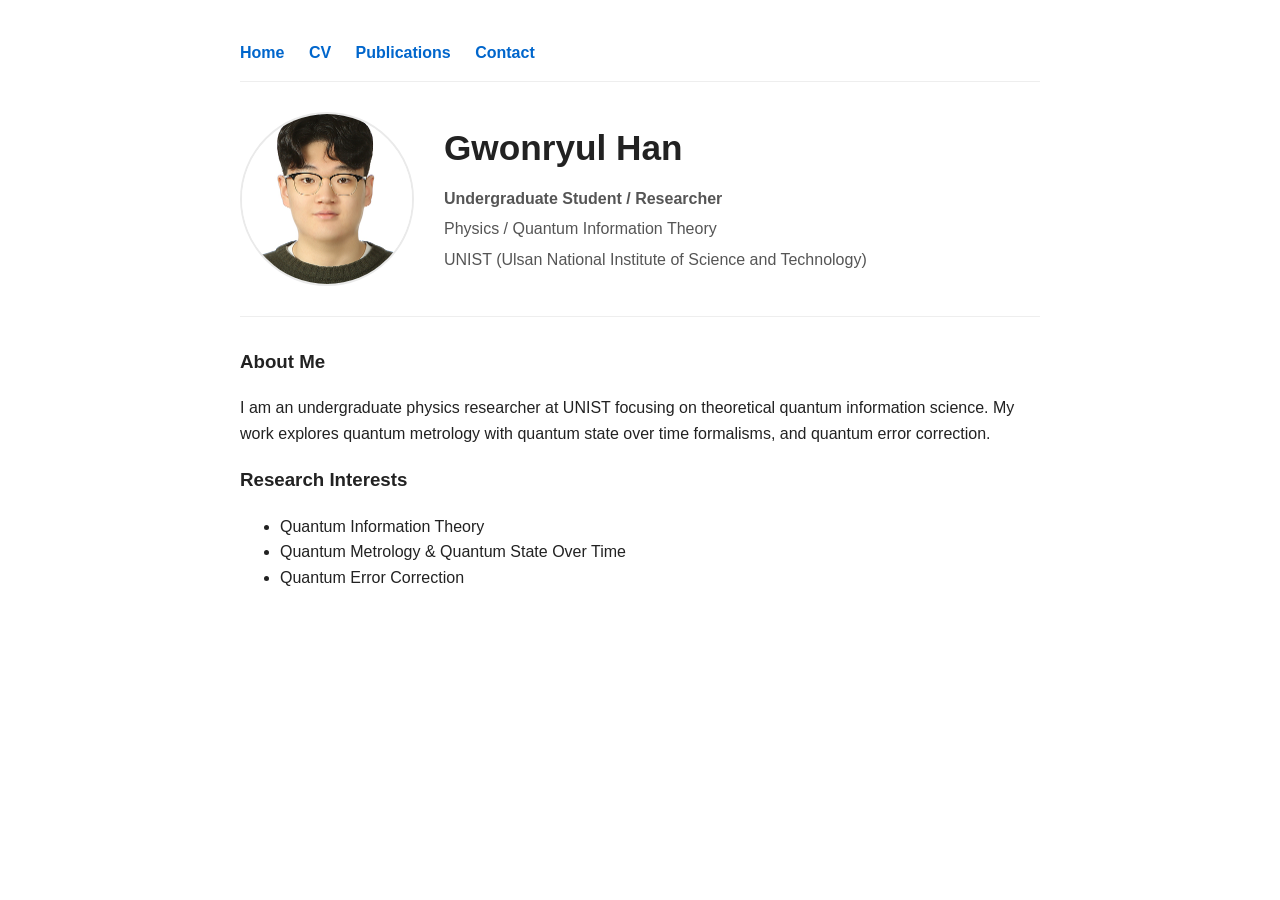
==== index.html @ 3408a0f1 "Update bio section with English introduction" ====
<!DOCTYPE html>
<html lang="ko">
<head>
  <meta charset="UTF-8">
  <meta name="viewport" content="width=device-width, initial-scale=1.0">
  <title>Gwonryul Han</title>
  <style>
    body { font-family: -apple-system, BlinkMacSystemFont, "Segoe UI", Roboto, sans-serif; max-width: 800px; margin: 40px auto; padding: 0 20px; color: #222; line-height: 1.6; }
    nav { border-bottom: 1px solid #eee; padding-bottom: 15px; margin-bottom: 30px; }
    nav a { margin-right: 20px; color: #0066cc; text-decoration: none; font-weight: 600; }
    nav a:hover { text-decoration: underline; }

    /* 프로필 레이아웃 스타일 */
    .profile-header { display: flex; align-items: center; gap: 30px; margin-bottom: 30px; flex-wrap: wrap; }
    .profile-img { width: 170px; height: 170px; border-radius: 50%; object-fit: cover; border: 2px solid #eaeaea; }
    .profile-info { flex: 1; min-width: 250px; }
    .profile-info h1 { margin: 0 0 10px 0; font-size: 2.2rem; }
    .profile-info p { margin: 5px 0; color: #555; }
  </style>
</head>
<body>
  <nav>
    <a href="index.html">Home</a>
    <a href="cv.html">CV</a>
    <a href="publications.html">Publications</a>
    <a href="contact.html">Contact</a>
  </nav>

  <!-- 프로필 사진 및 소개 영역 -->
  <div class="profile-header">
    <img src="assets/profile.jpg" alt="Gwonryul Han" class="profile-img">
    <div class="profile-info">
      <h1>Gwonryul Han</h1>
      <p><strong>Undergraduate Student / Researcher</strong></p>
      <p>Physics / Quantum Information Theory</p>
      <p>UNIST (Ulsan National Institute of Science and Technology)</p>
    </div>
  </div>

  <hr style="border:0; border-top: 1px solid #eee; margin: 30px 0;">

  <!-- 자기소개 및 연구 분야 -->
  <div class="bio">
    <h3>About Me</h3>
    <p>
        I am an undergraduate physics researcher at UNIST focusing on theoretical quantum information science.
       My work explores quantum metrology with quantum state over time formalisms, and quantum error correction.
    </p>

    <h3>Research Interests</h3>
    <ul>
      <li>Quantum Information Theory</li>
      <li>Quantum Metrology & Quantum State Over Time</li>
      <li>Quantum Error Correction</li>
    </ul>
  </div>
</body>
</html>
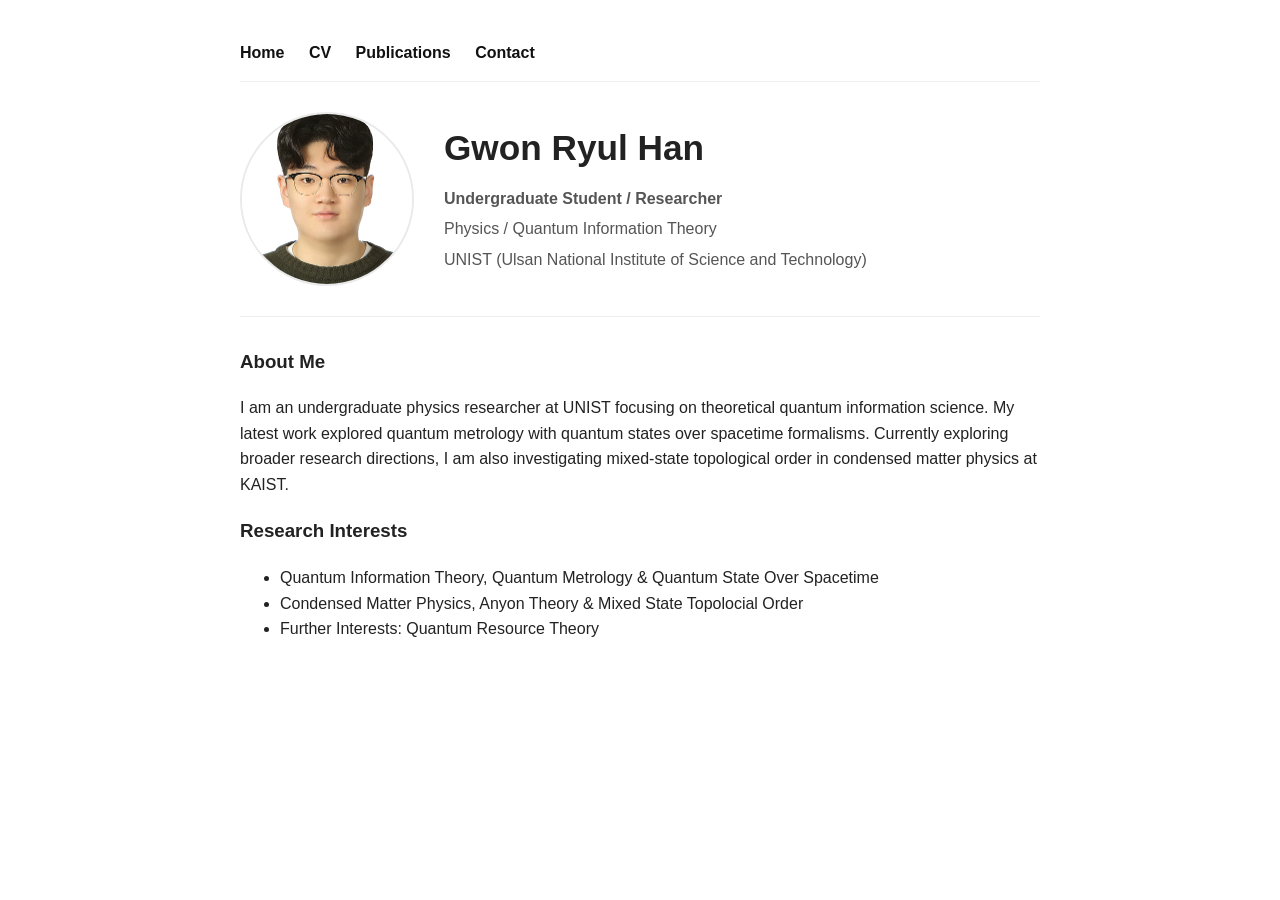
==== commit 75e45190: "Revise profile details and research interests Updated personal information and research interests." ====
--- a/index.html
+++ b/index.html
@@ -7,7 +7,7 @@
   <style>
     body { font-family: -apple-system, BlinkMacSystemFont, "Segoe UI", Roboto, sans-serif; max-width: 800px; margin: 40px auto; padding: 0 20px; color: #222; line-height: 1.6; }
     nav { border-bottom: 1px solid #eee; padding-bottom: 15px; margin-bottom: 30px; }
-    nav a { margin-right: 20px; color: #0066cc; text-decoration: none; font-weight: 600; }
+    nav a { margin-right: 20px; color: #111; text-decoration: none; font-weight: 600; }
     nav a:hover { text-decoration: underline; }
 
     /* 프로필 레이아웃 스타일 */
@@ -28,9 +28,9 @@
 
   <!-- 프로필 사진 및 소개 영역 -->
   <div class="profile-header">
-    <img src="assets/profile.jpg" alt="Gwonryul Han" class="profile-img">
+    <img src="assets/profile.jpg" alt="Gwon Ryul Han" class="profile-img">
     <div class="profile-info">
-      <h1>Gwonryul Han</h1>
+      <h1>Gwon Ryul Han</h1>
       <p><strong>Undergraduate Student / Researcher</strong></p>
       <p>Physics / Quantum Information Theory</p>
       <p>UNIST (Ulsan National Institute of Science and Technology)</p>
@@ -44,14 +44,15 @@
     <h3>About Me</h3>
     <p>
         I am an undergraduate physics researcher at UNIST focusing on theoretical quantum information science.
-       My work explores quantum metrology with quantum state over time formalisms, and quantum error correction.
+      My latest work explored quantum metrology with quantum states over spacetime formalisms. 
+      Currently exploring broader research directions, I am also investigating mixed-state topological order in condensed matter physics at KAIST.
     </p>
 
     <h3>Research Interests</h3>
     <ul>
-      <li>Quantum Information Theory</li>
-      <li>Quantum Metrology & Quantum State Over Time</li>
-      <li>Quantum Error Correction</li>
+      <li>Quantum Information Theory, Quantum Metrology & Quantum State Over Spacetime </li>
+      <li>Condensed Matter Physics, Anyon Theory & Mixed State Topolocial Order </li>
+      <li>Further Interests: Quantum Resource Theory </li>
     </ul>
   </div>
 </body>
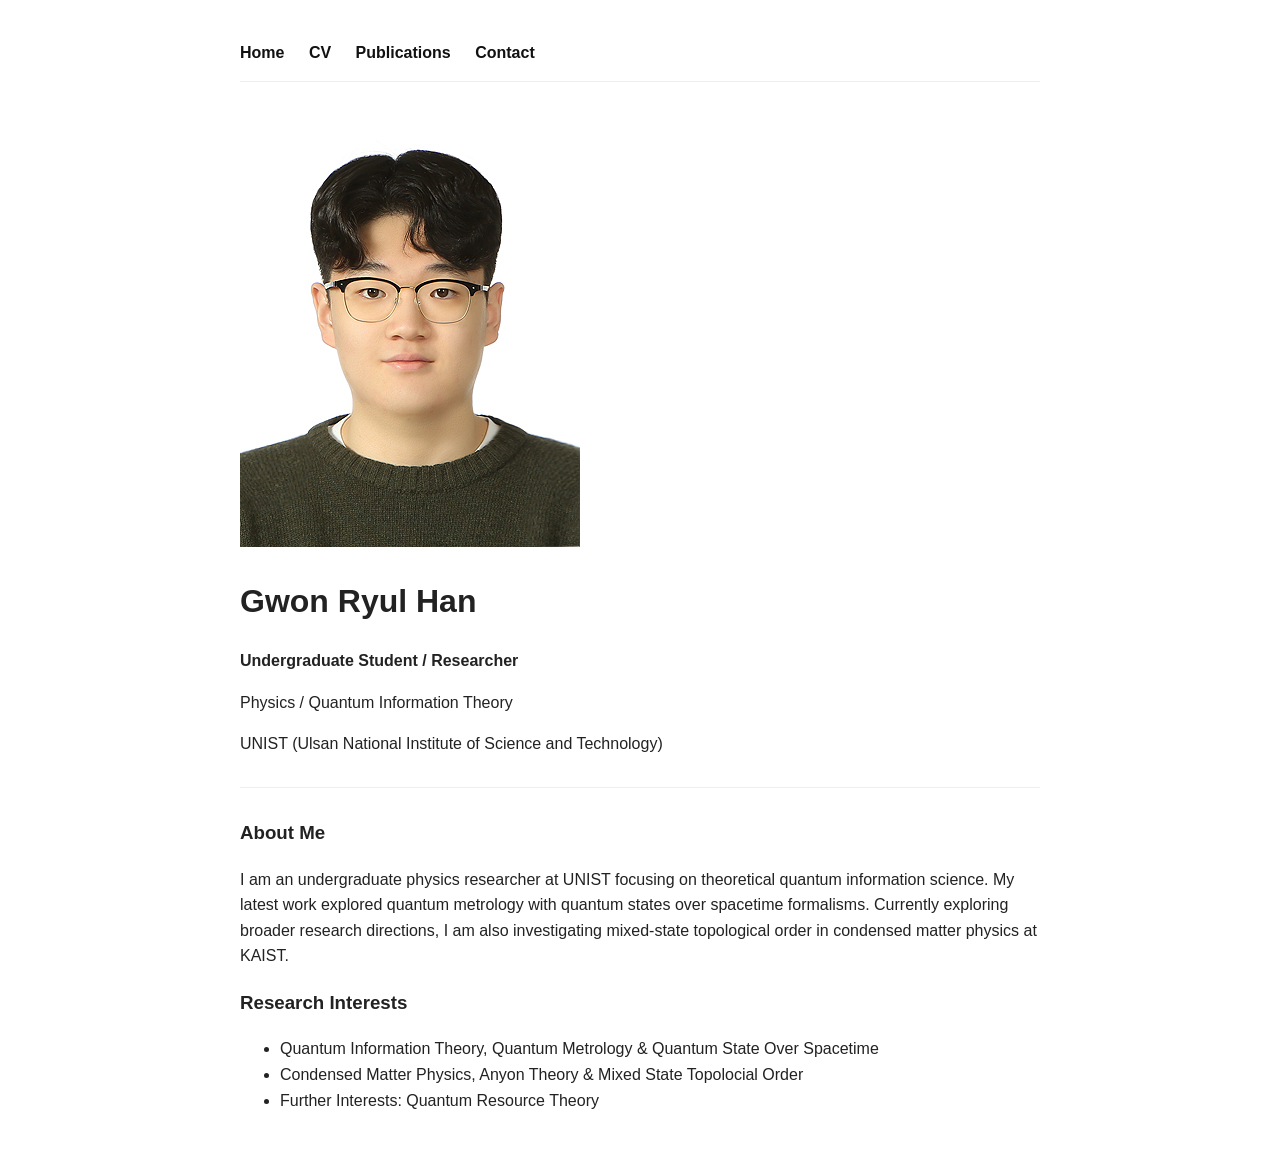
==== commit b85be0ec: "Link external stylesheet and remove inline styles Removed inline styles and linked to external style" ====
--- a/index.html
+++ b/index.html
@@ -4,19 +4,7 @@
   <meta charset="UTF-8">
   <meta name="viewport" content="width=device-width, initial-scale=1.0">
   <title>Gwonryul Han</title>
-  <style>
-    body { font-family: -apple-system, BlinkMacSystemFont, "Segoe UI", Roboto, sans-serif; max-width: 800px; margin: 40px auto; padding: 0 20px; color: #222; line-height: 1.6; }
-    nav { border-bottom: 1px solid #eee; padding-bottom: 15px; margin-bottom: 30px; }
-    nav a { margin-right: 20px; color: #111; text-decoration: none; font-weight: 600; }
-    nav a:hover { text-decoration: underline; }
-
-    /* 프로필 레이아웃 스타일 */
-    .profile-header { display: flex; align-items: center; gap: 30px; margin-bottom: 30px; flex-wrap: wrap; }
-    .profile-img { width: 170px; height: 170px; border-radius: 50%; object-fit: cover; border: 2px solid #eaeaea; }
-    .profile-info { flex: 1; min-width: 250px; }
-    .profile-info h1 { margin: 0 0 10px 0; font-size: 2.2rem; }
-    .profile-info p { margin: 5px 0; color: #555; }
-  </style>
+  <link rel="stylesheet" href="style.css">
 </head>
 <body>
   <nav>
--- a/style.css
+++ b/style.css
@@ -0,0 +1,27 @@
+body {
+  font-family: -apple-system, BlinkMacSystemFont, "Segoe UI", Roboto, sans-serif;
+  max-width: 800px;
+  margin: 40px auto;
+  padding: 0 20px;
+  color: #222;
+  line-height: 1.6;
+}
+
+/* 네비게이션 상단 바 검은색 설정 */
+nav {
+  border-bottom: 1px solid #eee;
+  padding-bottom: 15px;
+  margin-bottom: 30px;
+}
+
+nav a {
+  margin-right: 20px;
+  color: #111; /* 상단 메뉴 검은색 */
+  text-decoration: none;
+  font-weight: 600;
+}
+
+nav a:hover {
+  color: #555;
+  text-decoration: underline;
+}
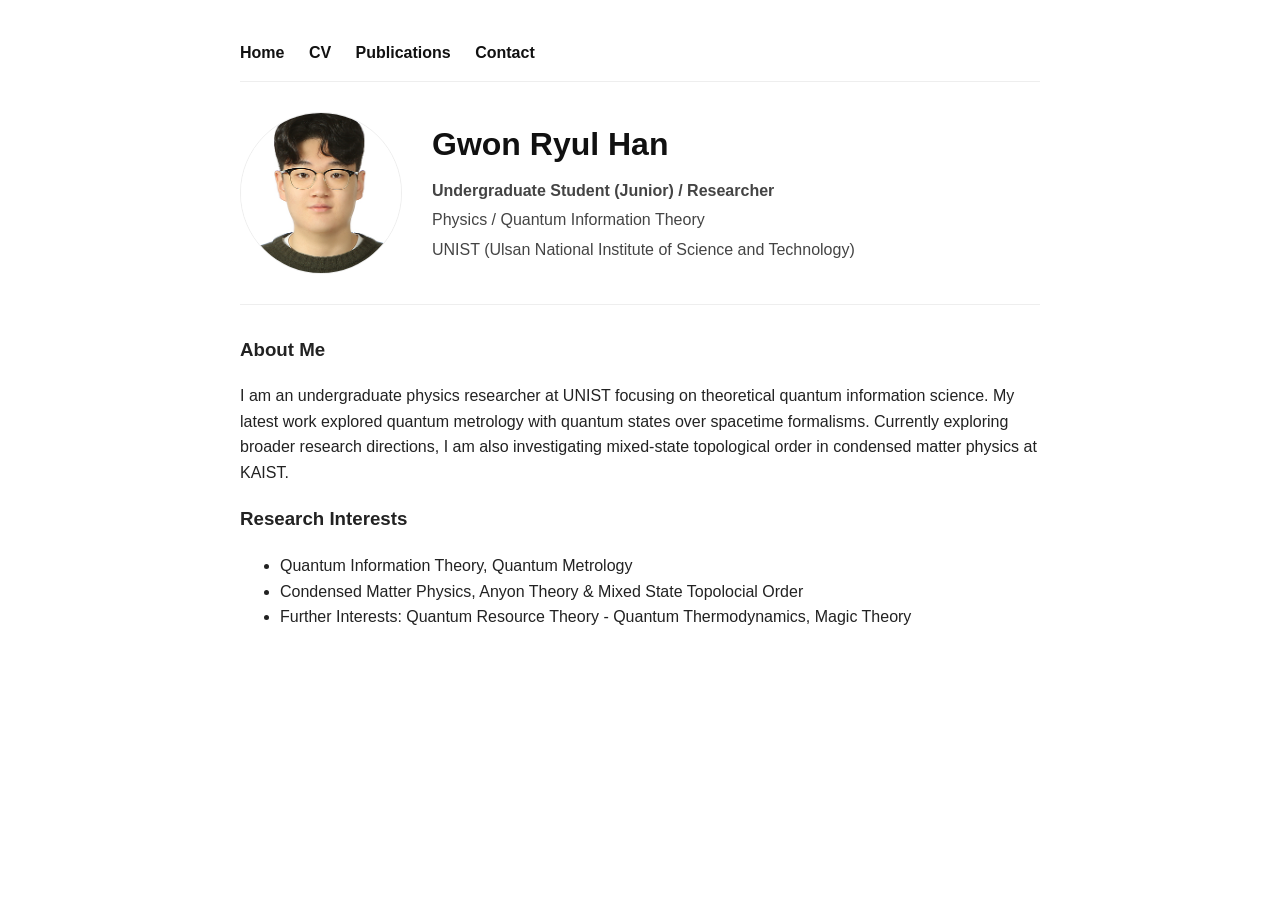
==== commit b2dbe6a8: "Revise profile info and research interests Updated profile description and research interests." ====
--- a/index.html
+++ b/index.html
@@ -15,15 +15,16 @@
   </nav>
 
   <!-- 프로필 사진 및 소개 영역 -->
-  <div class="profile-header">
-    <img src="assets/profile.jpg" alt="Gwon Ryul Han" class="profile-img">
-    <div class="profile-info">
-      <h1>Gwon Ryul Han</h1>
-      <p><strong>Undergraduate Student / Researcher</strong></p>
-      <p>Physics / Quantum Information Theory</p>
-      <p>UNIST (Ulsan National Institute of Science and Technology)</p>
-    </div>
+  <div class="profile-container">
+  <img src="assets/profile.jpg" alt="Gwon Ryul Han" class="profile-img">
+  
+  <div class="profile-info">
+    <h1>Gwon Ryul Han</h1>
+    <p><strong>Undergraduate Student (Junior) / Researcher</strong></p>
+    <p>Physics / Quantum Information Theory</p>
+    <p>UNIST (Ulsan National Institute of Science and Technology)</p>
   </div>
+</div>
 
   <hr style="border:0; border-top: 1px solid #eee; margin: 30px 0;">
 
@@ -38,9 +39,9 @@
 
     <h3>Research Interests</h3>
     <ul>
-      <li>Quantum Information Theory, Quantum Metrology & Quantum State Over Spacetime </li>
+      <li>Quantum Information Theory, Quantum Metrology </li>
       <li>Condensed Matter Physics, Anyon Theory & Mixed State Topolocial Order </li>
-      <li>Further Interests: Quantum Resource Theory </li>
+      <li>Further Interests: Quantum Resource Theory - Quantum Thermodynamics, Magic Theory</li>
     </ul>
   </div>
 </body>
--- a/style.css
+++ b/style.css
@@ -1,3 +1,6 @@
+/* ==========================================================================
+   1. 공통 기본 스타일 (Global & Navigation)
+   ========================================================================== */
 body {
   font-family: -apple-system, BlinkMacSystemFont, "Segoe UI", Roboto, sans-serif;
   max-width: 800px;
@@ -7,7 +10,6 @@
   line-height: 1.6;
 }
 
-/* 네비게이션 상단 바 검은색 설정 */
 nav {
   border-bottom: 1px solid #eee;
   padding-bottom: 15px;
@@ -16,7 +18,7 @@
 
 nav a {
   margin-right: 20px;
-  color: #111; /* 상단 메뉴 검은색 */
+  color: #111; /* 네비게이션 검은색 */
   text-decoration: none;
   font-weight: 600;
 }
@@ -25,3 +27,160 @@
   color: #555;
   text-decoration: underline;
 }
+
+/* ==========================================================================
+   2. Home 페이지 스타일 (index.html)
+   ========================================================================== */
+.profile-container {
+  display: flex;
+  align-items: center;
+  gap: 30px;
+  margin-bottom: 30px;
+}
+
+.profile-img {
+  width: 160px;
+  height: 160px;
+  border-radius: 50%;
+  object-fit: cover;
+  flex-shrink: 0;
+  border: 1px solid #eee;
+}
+
+.profile-info h1 {
+  margin: 0 0 8px 0;
+  font-size: 2rem;
+  color: #111;
+}
+
+.profile-info p {
+  margin: 4px 0;
+  color: #444;
+}
+
+@media (max-width: 600px) {
+  .profile-container {
+    flex-direction: column;
+    align-items: flex-start;
+    gap: 15px;
+  }
+}
+
+/* ==========================================================================
+   3. CV 페이지 스타일 (cv.html)
+   ========================================================================== */
+.btn {
+  display: inline-block;
+  background: #0066cc;
+  color: white;
+  padding: 10px 18px;
+  border-radius: 6px;
+  text-decoration: none;
+  margin-bottom: 20px;
+  font-weight: bold;
+}
+
+.btn:hover {
+  background: #004999;
+}
+
+.pdf-container {
+  width: 100%;
+  height: 800px;
+  border: 1px solid #ccc;
+  border-radius: 8px;
+  overflow: hidden;
+}
+
+/* ==========================================================================
+   4. Publications 페이지 스타일 (publications.html)
+   ========================================================================== */
+.pub-card {
+  margin-bottom: 20px;
+  padding: 16px;
+  border-left: 4px solid #0066cc;
+  background: #f9f9f9;
+  border-radius: 0 8px 8px 0;
+}
+
+.pub-title {
+  font-size: 1.1rem;
+  font-weight: bold;
+  color: #111;
+  margin-bottom: 6px;
+}
+
+.pub-authors {
+  color: #444;
+  margin-bottom: 4px;
+}
+
+.pub-venue {
+  font-style: italic;
+  color: #666;
+  font-size: 0.95rem;
+}
+
+.pub-links {
+  margin-top: 10px;
+}
+
+.pub-btn {
+  display: inline-block;
+  font-size: 0.85rem;
+  padding: 4px 10px;
+  background: #e6f0fa;
+  color: #0066cc;
+  text-decoration: none;
+  border-radius: 4px;
+  font-weight: 600;
+  margin-right: 6px;
+}
+
+.pub-btn:hover {
+  background: #0066cc;
+  color: #fff;
+}
+
+.loading {
+  color: #888;
+  font-style: italic;
+}
+
+/* ==========================================================================
+   5. Contact 페이지 스타일 (contact.html)
+   ========================================================================== */
+.form-group {
+  margin-bottom: 15px;
+}
+
+.form-group label {
+  display: block;
+  margin-bottom: 5px;
+  font-weight: bold;
+}
+
+.form-group input,
+.form-group textarea {
+  width: 100%;
+  padding: 8px;
+  box-sizing: border-box;
+  border: 1px solid #ccc;
+  border-radius: 4px;
+  font-family: inherit;
+}
+
+.form-group button {
+  background: #0066cc;
+  color: white;
+  border: none;
+  padding: 10px 20px;
+  border-radius: 4px;
+  cursor: pointer;
+  font-size: 1rem;
+  font-weight: bold;
+}
+
+.form-group button:hover {
+  background: #004999;
+}
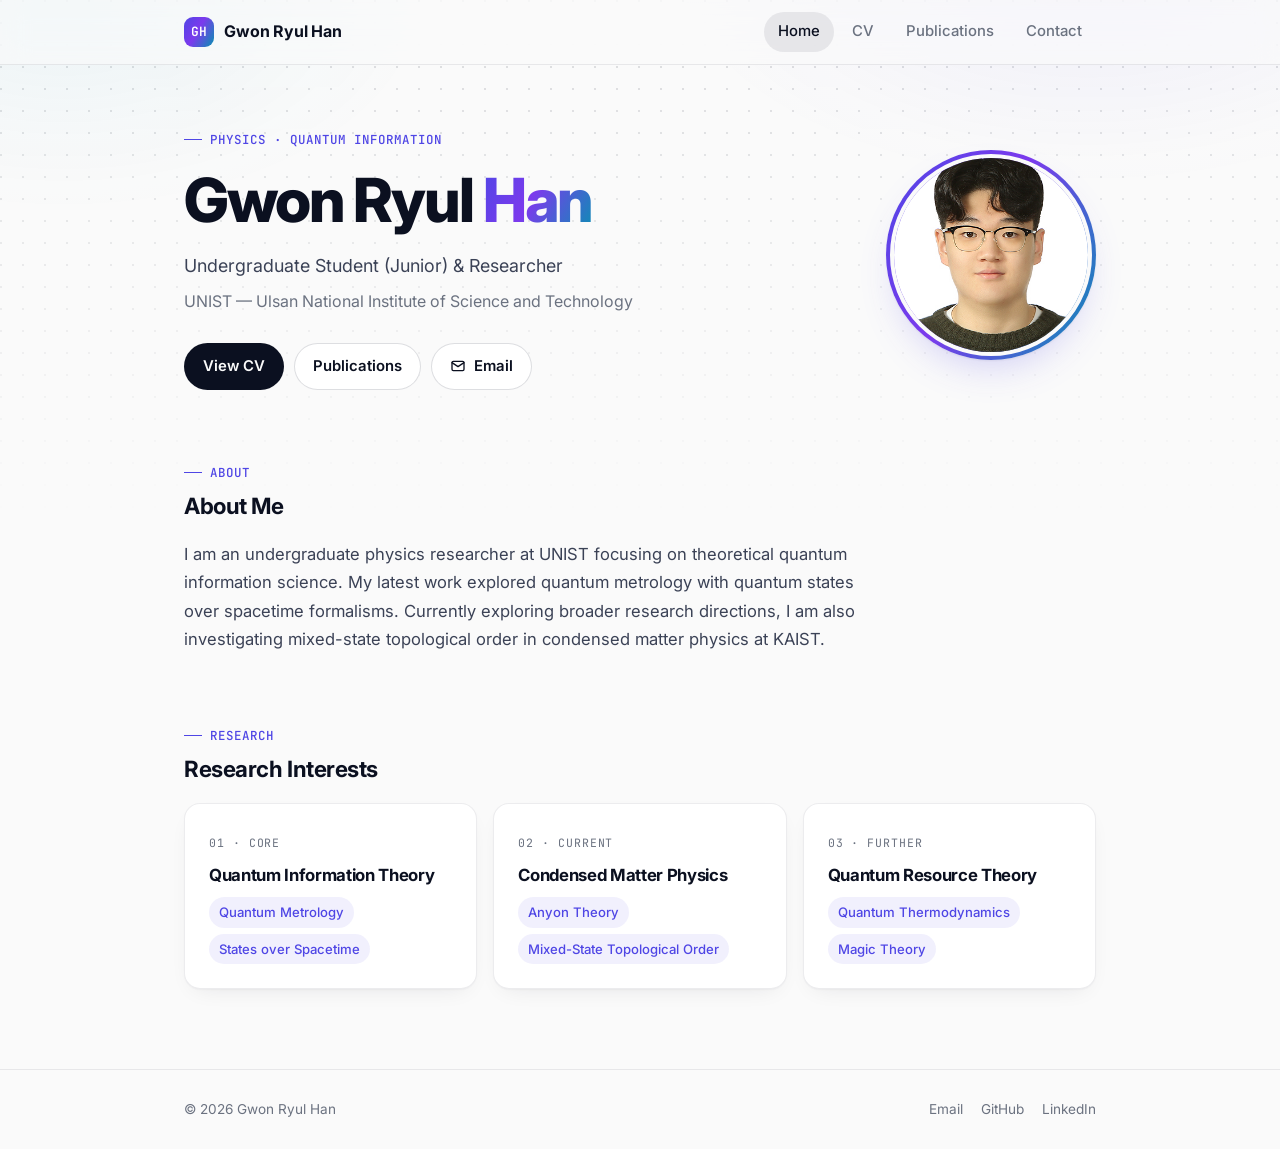
==== commit 4a61fff3: "Redesign site with modern theme Sticky glass header, gradient hero, card-based research interests, p" ====
--- a/index.html
+++ b/index.html
@@ -1,48 +1,92 @@
 <!DOCTYPE html>
-<html lang="ko">
+<html lang="en">
 <head>
   <meta charset="UTF-8">
   <meta name="viewport" content="width=device-width, initial-scale=1.0">
-  <title>Gwonryul Han</title>
+  <title>Gwon Ryul Han</title>
+  <meta name="description" content="Gwon Ryul Han — undergraduate physics researcher at UNIST working on quantum information theory.">
+  <meta name="color-scheme" content="light dark">
+  <link rel="preconnect" href="https://fonts.googleapis.com">
+  <link rel="preconnect" href="https://fonts.gstatic.com" crossorigin>
+  <link href="https://fonts.googleapis.com/css2?family=Inter:wght@400;500;600;700;800&family=JetBrains+Mono:wght@400;500;600&display=swap" rel="stylesheet">
   <link rel="stylesheet" href="style.css">
 </head>
 <body>
-  <nav>
-    <a href="index.html">Home</a>
-    <a href="cv.html">CV</a>
-    <a href="publications.html">Publications</a>
-    <a href="contact.html">Contact</a>
-  </nav>
+  <header class="site-header">
+    <div class="container">
+      <a href="index.html" class="brand"><span class="brand-mark">GH</span><span class="brand-name">Gwon Ryul Han</span></a>
+      <nav>
+        <a href="index.html" aria-current="page">Home</a>
+        <a href="cv.html">CV</a>
+        <a href="publications.html">Publications</a>
+        <a href="contact.html">Contact</a>
+      </nav>
+    </div>
+  </header>
 
-  <!-- 프로필 사진 및 소개 영역 -->
-  <div class="profile-container">
-  <img src="assets/profile.jpg" alt="Gwon Ryul Han" class="profile-img">
-  
-  <div class="profile-info">
-    <h1>Gwon Ryul Han</h1>
-    <p><strong>Undergraduate Student (Junior) / Researcher</strong></p>
-    <p>Physics / Quantum Information Theory</p>
-    <p>UNIST (Ulsan National Institute of Science and Technology)</p>
-  </div>
-</div>
+  <main>
+    <div class="container">
+      <section class="hero">
+        <div class="reveal">
+          <span class="eyebrow">Physics &middot; Quantum Information</span>
+          <h1>Gwon Ryul <span class="grad">Han</span></h1>
+          <p class="lead">Undergraduate Student (Junior) &amp; Researcher</p>
+          <p class="affil">UNIST &mdash; Ulsan National Institute of Science and Technology</p>
+          <div class="hero-actions">
+            <a href="cv.html" class="btn btn-primary">View CV</a>
+            <a href="publications.html" class="btn">Publications</a>
+            <a href="mailto:grhankr@gmail.com" class="btn"><svg viewBox="0 0 24 24" fill="none" stroke="currentColor" stroke-width="2" stroke-linecap="round" stroke-linejoin="round"><rect x="3" y="5" width="18" height="14" rx="2"/><path d="M3 7l9 6 9-6"/></svg> Email</a>
+          </div>
+        </div>
+        <div class="avatar reveal">
+          <img src="assets/profile.jpg" alt="Gwon Ryul Han">
+        </div>
+      </section>
 
-  <hr style="border:0; border-top: 1px solid #eee; margin: 30px 0;">
+      <section class="section about">
+        <span class="eyebrow">About</span>
+        <h2>About Me</h2>
+        <p>
+          I am an undergraduate physics researcher at UNIST focusing on theoretical quantum information science.
+          My latest work explored quantum metrology with quantum states over spacetime formalisms.
+          Currently exploring broader research directions, I am also investigating mixed-state topological order
+          in condensed matter physics at KAIST.
+        </p>
+      </section>
 
-  <!-- 자기소개 및 연구 분야 -->
-  <div class="bio">
-    <h3>About Me</h3>
-    <p>
-        I am an undergraduate physics researcher at UNIST focusing on theoretical quantum information science.
-      My latest work explored quantum metrology with quantum states over spacetime formalisms. 
-      Currently exploring broader research directions, I am also investigating mixed-state topological order in condensed matter physics at KAIST.
-    </p>
+      <section class="section">
+        <span class="eyebrow">Research</span>
+        <h2>Research Interests</h2>
+        <div class="interests">
+          <div class="card">
+            <span class="interest-tag">01 &middot; Core</span>
+            <h3>Quantum Information Theory</h3>
+            <div class="chips"><span class="chip">Quantum Metrology</span><span class="chip">States over Spacetime</span></div>
+          </div>
+          <div class="card">
+            <span class="interest-tag">02 &middot; Current</span>
+            <h3>Condensed Matter Physics</h3>
+            <div class="chips"><span class="chip">Anyon Theory</span><span class="chip">Mixed-State Topological Order</span></div>
+          </div>
+          <div class="card">
+            <span class="interest-tag">03 &middot; Further</span>
+            <h3>Quantum Resource Theory</h3>
+            <div class="chips"><span class="chip">Quantum Thermodynamics</span><span class="chip">Magic Theory</span></div>
+          </div>
+        </div>
+      </section>
+    </div>
+  </main>
 
-    <h3>Research Interests</h3>
-    <ul>
-      <li>Quantum Information Theory, Quantum Metrology </li>
-      <li>Condensed Matter Physics, Anyon Theory & Mixed State Topolocial Order </li>
-      <li>Further Interests: Quantum Resource Theory - Quantum Thermodynamics, Magic Theory</li>
-    </ul>
-  </div>
+  <footer class="site-footer">
+    <div class="container">
+      <span>&copy; 2026 Gwon Ryul Han</span>
+      <span class="footer-links">
+        <a href="mailto:grhankr@gmail.com">Email</a>
+        <a href="https://github.com/gwonryul-han" target="_blank" rel="noopener">GitHub</a>
+        <a href="https://www.linkedin.com/in/gwon-ryul-han-28658634b/" target="_blank" rel="noopener">LinkedIn</a>
+      </span>
+    </div>
+  </footer>
 </body>
 </html>
--- a/style.css
+++ b/style.css
@@ -1,186 +1,502 @@
 /* ==========================================================================
-   1. 공통 기본 스타일 (Global & Navigation)
+   Gwon Ryul Han — personal site
+   Modern theme: light/dark, sticky glass header, card layout
    ========================================================================== */
+
+/* ---------- 0. Design tokens ---------- */
+:root {
+  --bg: #fafafa;
+  --bg-elev: #ffffff;
+  --ink: #0b1020;
+  --ink-2: #3b4256;
+  --ink-3: #6b7280;
+  --line: rgba(15, 23, 42, 0.08);
+  --line-strong: rgba(15, 23, 42, 0.14);
+  --accent: #4f46e5;
+  --accent-2: #0891b2;
+  --accent-soft: rgba(79, 70, 229, 0.08);
+  --grad: linear-gradient(120deg, #4f46e5 0%, #7c3aed 45%, #0891b2 100%);
+  --shadow: 0 1px 2px rgba(15, 23, 42, 0.04), 0 8px 24px -12px rgba(15, 23, 42, 0.12);
+  --shadow-hover: 0 1px 2px rgba(15, 23, 42, 0.06), 0 18px 40px -16px rgba(79, 70, 229, 0.28);
+  --radius: 16px;
+  --radius-sm: 10px;
+  --maxw: 960px;
+  --font: "Inter", -apple-system, BlinkMacSystemFont, "Segoe UI", Roboto, "Apple SD Gothic Neo", "Noto Sans KR", sans-serif;
+  --mono: "JetBrains Mono", ui-monospace, SFMono-Regular, Menlo, monospace;
+}
+
+@media (prefers-color-scheme: dark) {
+  :root {
+    --bg: #0a0d16;
+    --bg-elev: #111521;
+    --ink: #eef0f6;
+    --ink-2: #b8bfd0;
+    --ink-3: #8189a0;
+    --line: rgba(255, 255, 255, 0.07);
+    --line-strong: rgba(255, 255, 255, 0.14);
+    --accent: #8b8cff;
+    --accent-2: #38bdf8;
+    --accent-soft: rgba(139, 140, 255, 0.1);
+    --grad: linear-gradient(120deg, #8b8cff 0%, #c084fc 45%, #38bdf8 100%);
+    --shadow: 0 1px 2px rgba(0, 0, 0, 0.3), 0 8px 24px -12px rgba(0, 0, 0, 0.5);
+    --shadow-hover: 0 1px 2px rgba(0, 0, 0, 0.3), 0 18px 40px -16px rgba(139, 140, 255, 0.35);
+  }
+}
+
+/* ---------- 1. Base ---------- */
+*, *::before, *::after { box-sizing: border-box; }
+
+html { scroll-behavior: smooth; }
+
 body {
-  font-family: -apple-system, BlinkMacSystemFont, "Segoe UI", Roboto, sans-serif;
-  max-width: 800px;
-  margin: 40px auto;
-  padding: 0 20px;
-  color: #222;
-  line-height: 1.6;
-}
-
-nav {
-  border-bottom: 1px solid #eee;
-  padding-bottom: 15px;
-  margin-bottom: 30px;
-}
+  margin: 0;
+  font-family: var(--font);
+  font-size: 16px;
+  line-height: 1.7;
+  color: var(--ink-2);
+  background: var(--bg);
+  -webkit-font-smoothing: antialiased;
+  min-height: 100vh;
+  display: flex;
+  flex-direction: column;
+}
+
+/* subtle dot grid + glow behind the top of every page */
+body::before {
+  content: "";
+  position: fixed;
+  inset: 0;
+  z-index: -1;
+  pointer-events: none;
+  background:
+    radial-gradient(600px 320px at 85% -40px, var(--accent-soft), transparent 70%),
+    radial-gradient(520px 300px at 5% 0px, rgba(8, 145, 178, 0.07), transparent 70%),
+    radial-gradient(circle at 1px 1px, var(--line-strong) 1px, transparent 0) 0 0 / 22px 22px;
+  -webkit-mask-image: linear-gradient(to bottom, #000 0%, transparent 520px);
+          mask-image: linear-gradient(to bottom, #000 0%, transparent 520px);
+}
+
+h1, h2, h3 {
+  color: var(--ink);
+  letter-spacing: -0.02em;
+  line-height: 1.2;
+  margin: 0;
+}
+
+a { color: var(--accent); text-decoration: none; }
+a:hover { text-decoration: underline; text-underline-offset: 3px; }
+
+strong { color: var(--ink); }
+
+.container {
+  width: 100%;
+  max-width: var(--maxw);
+  margin: 0 auto;
+  padding: 0 24px;
+}
+
+main { flex: 1; padding: 56px 0 80px; }
+
+/* ---------- 2. Header / navigation ---------- */
+.site-header {
+  position: sticky;
+  top: 0;
+  z-index: 50;
+  background: color-mix(in srgb, var(--bg) 72%, transparent);
+  -webkit-backdrop-filter: saturate(180%) blur(14px);
+          backdrop-filter: saturate(180%) blur(14px);
+  border-bottom: 1px solid var(--line);
+}
+
+.site-header .container {
+  display: flex;
+  align-items: center;
+  justify-content: space-between;
+  height: 64px;
+}
+
+.brand {
+  display: inline-flex;
+  align-items: center;
+  gap: 10px;
+  font-weight: 700;
+  color: var(--ink);
+  letter-spacing: -0.01em;
+}
+.brand:hover { text-decoration: none; }
+
+.brand-mark {
+  width: 30px;
+  height: 30px;
+  border-radius: 9px;
+  display: grid;
+  place-items: center;
+  background: var(--grad);
+  color: #fff;
+  font-family: var(--mono);
+  font-size: 0.8rem;
+  font-weight: 600;
+}
+
+nav { display: flex; gap: 4px; }
 
 nav a {
-  margin-right: 20px;
-  color: #111; /* 네비게이션 검은색 */
-  text-decoration: none;
+  padding: 7px 14px;
+  border-radius: 999px;
+  color: var(--ink-3);
+  font-size: 0.93rem;
+  font-weight: 500;
+  transition: color .2s, background .2s;
+}
+nav a:hover { color: var(--ink); background: var(--accent-soft); text-decoration: none; }
+nav a[aria-current="page"] { color: var(--ink); background: var(--line); }
+
+/* ---------- 3. Shared building blocks ---------- */
+.eyebrow {
+  display: inline-flex;
+  align-items: center;
+  gap: 8px;
+  font-family: var(--mono);
+  font-size: 0.78rem;
+  font-weight: 500;
+  text-transform: uppercase;
+  letter-spacing: 0.08em;
+  color: var(--accent);
+}
+.eyebrow::before {
+  content: "";
+  width: 18px;
+  height: 1px;
+  background: currentColor;
+}
+
+.page-head { margin-bottom: 36px; }
+.page-head h1 { font-size: clamp(2rem, 4vw, 2.6rem); margin-top: 10px; }
+.page-head p { margin: 10px 0 0; color: var(--ink-3); max-width: 60ch; }
+
+.section { margin-top: 64px; }
+.section h2 { font-size: 1.4rem; margin: 10px 0 20px; }
+
+.card {
+  background: var(--bg-elev);
+  border: 1px solid var(--line);
+  border-radius: var(--radius);
+  box-shadow: var(--shadow);
+  padding: 24px;
+  transition: transform .25s ease, box-shadow .25s ease, border-color .25s;
+}
+
+.btn {
+  display: inline-flex;
+  align-items: center;
+  gap: 8px;
+  padding: 10px 18px;
+  border-radius: 999px;
+  font-size: 0.93rem;
   font-weight: 600;
-}
-
-nav a:hover {
-  color: #555;
-  text-decoration: underline;
-}
-
-/* ==========================================================================
-   2. Home 페이지 스타일 (index.html)
-   ========================================================================== */
-.profile-container {
-  display: flex;
-  align-items: center;
-  gap: 30px;
-  margin-bottom: 30px;
-}
-
-.profile-img {
-  width: 160px;
-  height: 160px;
+  border: 1px solid var(--line-strong);
+  background: var(--bg-elev);
+  color: var(--ink);
+  cursor: pointer;
+  font-family: inherit;
+  transition: transform .2s, box-shadow .2s, background .2s;
+}
+.btn:hover { text-decoration: none; transform: translateY(-1px); box-shadow: var(--shadow); }
+
+.btn-primary {
+  background: var(--ink);
+  color: var(--bg);
+  border-color: transparent;
+}
+.btn-primary:hover { box-shadow: var(--shadow-hover); }
+
+.btn svg { width: 16px; height: 16px; }
+
+/* ---------- 4. Home (index.html) ---------- */
+.hero {
+  display: grid;
+  grid-template-columns: 1fr auto;
+  align-items: center;
+  gap: 48px;
+}
+
+.hero h1 {
+  font-size: clamp(2.5rem, 6vw, 3.8rem);
+  font-weight: 800;
+  letter-spacing: -0.035em;
+  margin: 14px 0 14px;
+}
+
+.hero h1 .grad {
+  background: var(--grad);
+  -webkit-background-clip: text;
+          background-clip: text;
+  color: transparent;
+}
+
+.hero .lead {
+  font-size: 1.12rem;
+  color: var(--ink-2);
+  margin: 0 0 6px;
+}
+.hero .affil { color: var(--ink-3); margin: 0; }
+
+.hero-actions { display: flex; flex-wrap: wrap; gap: 10px; margin-top: 28px; }
+
+.avatar {
+  position: relative;
+  width: 210px;
+  height: 210px;
+  border-radius: 50%;
+  padding: 4px;
+  background: var(--grad);
+  box-shadow: var(--shadow-hover);
+}
+.avatar img {
+  width: 100%;
+  height: 100%;
   border-radius: 50%;
   object-fit: cover;
+  display: block;
+  border: 4px solid var(--bg);
+}
+
+.about p { font-size: 1.04rem; max-width: 70ch; margin: 0; }
+
+.interests {
+  display: grid;
+  grid-template-columns: repeat(3, 1fr);
+  gap: 16px;
+}
+.interests .card:hover {
+  transform: translateY(-3px);
+  box-shadow: var(--shadow-hover);
+  border-color: var(--line-strong);
+}
+.interest-tag {
+  font-family: var(--mono);
+  font-size: 0.72rem;
+  text-transform: uppercase;
+  letter-spacing: 0.08em;
+  color: var(--ink-3);
+}
+.interests h3 { font-size: 1.05rem; margin: 10px 0 12px; }
+
+.chips { display: flex; flex-wrap: wrap; gap: 6px; }
+.chip {
+  font-size: 0.82rem;
+  padding: 4px 10px;
+  border-radius: 999px;
+  background: var(--accent-soft);
+  color: var(--accent);
+  font-weight: 500;
+}
+
+/* ---------- 5. CV (cv.html) ---------- */
+.cv-toolbar {
+  display: flex;
+  flex-wrap: wrap;
+  gap: 10px;
+  margin-bottom: 20px;
+}
+.pdf-frame {
+  padding: 8px;
+  overflow: hidden;
+}
+.pdf-frame iframe {
+  width: 100%;
+  height: 80vh;
+  min-height: 600px;
+  border: 0;
+  border-radius: var(--radius-sm);
+  display: block;
+  background: #fff;
+}
+
+/* ---------- 6. Publications (publications.html) ---------- */
+#publications-list { display: grid; gap: 16px; }
+
+.pub-card {
+  display: grid;
+  grid-template-columns: 64px 1fr;
+  gap: 20px;
+  background: var(--bg-elev);
+  border: 1px solid var(--line);
+  border-radius: var(--radius);
+  box-shadow: var(--shadow);
+  padding: 24px;
+  transition: transform .25s ease, box-shadow .25s ease, border-color .25s;
+}
+.pub-card:hover {
+  transform: translateY(-2px);
+  box-shadow: var(--shadow-hover);
+  border-color: var(--line-strong);
+}
+
+.pub-year {
+  font-family: var(--mono);
+  font-size: 0.85rem;
+  font-weight: 600;
+  color: var(--accent);
+  padding-top: 3px;
+}
+.pub-num { display: block; color: var(--ink-3); font-weight: 400; font-size: 0.75rem; margin-top: 4px; }
+
+.pub-title {
+  font-size: 1.12rem;
+  font-weight: 650;
+  color: var(--ink);
+  line-height: 1.4;
+  letter-spacing: -0.01em;
+  margin-bottom: 8px;
+}
+.pub-authors { color: var(--ink-2); font-size: 0.95rem; }
+.pub-venue {
+  margin-top: 4px;
+  color: var(--ink-3);
+  font-size: 0.88rem;
+  font-family: var(--mono);
+}
+.pub-links { margin-top: 14px; display: flex; flex-wrap: wrap; gap: 8px; }
+
+.pub-btn {
+  display: inline-flex;
+  align-items: center;
+  font-size: 0.8rem;
+  padding: 5px 12px;
+  border-radius: 999px;
+  border: 1px solid var(--line-strong);
+  color: var(--ink);
+  font-weight: 600;
+  transition: background .2s, color .2s, border-color .2s;
+}
+.pub-btn:hover {
+  text-decoration: none;
+  background: var(--ink);
+  color: var(--bg);
+  border-color: var(--ink);
+}
+
+.loading {
+  color: var(--ink-3);
+  font-family: var(--mono);
+  font-size: 0.9rem;
+}
+
+/* ---------- 7. Contact (contact.html) ---------- */
+.contact-grid {
+  display: grid;
+  grid-template-columns: 1fr 1.4fr;
+  gap: 24px;
+  align-items: start;
+}
+
+.contact-links { display: grid; gap: 12px; }
+
+.contact-item {
+  display: flex;
+  align-items: center;
+  gap: 14px;
+  padding: 16px 18px;
+  color: var(--ink);
+}
+.contact-item:hover {
+  text-decoration: none;
+  transform: translateY(-2px);
+  box-shadow: var(--shadow-hover);
+  border-color: var(--line-strong);
+}
+.contact-icon {
+  width: 40px;
+  height: 40px;
+  border-radius: 12px;
+  display: grid;
+  place-items: center;
+  background: var(--accent-soft);
+  color: var(--accent);
   flex-shrink: 0;
-  border: 1px solid #eee;
-}
-
-.profile-info h1 {
-  margin: 0 0 8px 0;
-  font-size: 2rem;
-  color: #111;
-}
-
-.profile-info p {
-  margin: 4px 0;
-  color: #444;
-}
-
-@media (max-width: 600px) {
-  .profile-container {
-    flex-direction: column;
-    align-items: flex-start;
-    gap: 15px;
-  }
-}
-
-/* ==========================================================================
-   3. CV 페이지 스타일 (cv.html)
-   ========================================================================== */
-.btn {
-  display: inline-block;
-  background: #0066cc;
-  color: white;
-  padding: 10px 18px;
-  border-radius: 6px;
-  text-decoration: none;
-  margin-bottom: 20px;
-  font-weight: bold;
-}
-
-.btn:hover {
-  background: #004999;
-}
-
-.pdf-container {
-  width: 100%;
-  height: 800px;
-  border: 1px solid #ccc;
-  border-radius: 8px;
-  overflow: hidden;
-}
-
-/* ==========================================================================
-   4. Publications 페이지 스타일 (publications.html)
-   ========================================================================== */
-.pub-card {
-  margin-bottom: 20px;
-  padding: 16px;
-  border-left: 4px solid #0066cc;
-  background: #f9f9f9;
-  border-radius: 0 8px 8px 0;
-}
-
-.pub-title {
-  font-size: 1.1rem;
-  font-weight: bold;
-  color: #111;
-  margin-bottom: 6px;
-}
-
-.pub-authors {
-  color: #444;
-  margin-bottom: 4px;
-}
-
-.pub-venue {
-  font-style: italic;
-  color: #666;
-  font-size: 0.95rem;
-}
-
-.pub-links {
-  margin-top: 10px;
-}
-
-.pub-btn {
-  display: inline-block;
-  font-size: 0.85rem;
-  padding: 4px 10px;
-  background: #e6f0fa;
-  color: #0066cc;
-  text-decoration: none;
-  border-radius: 4px;
-  font-weight: 600;
-  margin-right: 6px;
-}
-
-.pub-btn:hover {
-  background: #0066cc;
-  color: #fff;
-}
-
-.loading {
-  color: #888;
-  font-style: italic;
-}
-
-/* ==========================================================================
-   5. Contact 페이지 스타일 (contact.html)
-   ========================================================================== */
-.form-group {
-  margin-bottom: 15px;
-}
-
+}
+.contact-icon svg { width: 20px; height: 20px; }
+.contact-label {
+  display: block;
+  font-size: 0.75rem;
+  font-family: var(--mono);
+  text-transform: uppercase;
+  letter-spacing: 0.06em;
+  color: var(--ink-3);
+}
+.contact-value { font-weight: 600; font-size: 0.95rem; word-break: break-all; }
+
+.form-card h2 { font-size: 1.2rem; margin-bottom: 18px; }
+
+.form-group { margin-bottom: 16px; }
 .form-group label {
   display: block;
-  margin-bottom: 5px;
-  font-weight: bold;
-}
-
+  margin-bottom: 6px;
+  font-size: 0.88rem;
+  font-weight: 600;
+  color: var(--ink);
+}
 .form-group input,
 .form-group textarea {
   width: 100%;
-  padding: 8px;
-  box-sizing: border-box;
-  border: 1px solid #ccc;
-  border-radius: 4px;
-  font-family: inherit;
-}
-
-.form-group button {
-  background: #0066cc;
-  color: white;
-  border: none;
-  padding: 10px 20px;
-  border-radius: 4px;
-  cursor: pointer;
-  font-size: 1rem;
-  font-weight: bold;
-}
-
-.form-group button:hover {
-  background: #004999;
-}
+  padding: 11px 14px;
+  border: 1px solid var(--line-strong);
+  border-radius: var(--radius-sm);
+  background: var(--bg);
+  color: var(--ink);
+  font: inherit;
+  font-size: 0.95rem;
+  transition: border-color .2s, box-shadow .2s;
+}
+.form-group textarea { resize: vertical; }
+.form-group input:focus,
+.form-group textarea:focus {
+  outline: none;
+  border-color: var(--accent);
+  box-shadow: 0 0 0 4px var(--accent-soft);
+}
+
+/* ---------- 8. Footer ---------- */
+.site-footer {
+  border-top: 1px solid var(--line);
+  padding: 28px 0;
+  font-size: 0.85rem;
+  color: var(--ink-3);
+}
+.site-footer .container {
+  display: flex;
+  justify-content: space-between;
+  flex-wrap: wrap;
+  gap: 12px;
+}
+.site-footer a { color: var(--ink-3); }
+.site-footer a:hover { color: var(--ink); }
+.footer-links { display: flex; gap: 18px; }
+
+/* ---------- 9. Entrance animation ---------- */
+@media (prefers-reduced-motion: no-preference) {
+  .reveal { animation: rise .7s cubic-bezier(.2, .7, .2, 1) both; }
+  .reveal:nth-child(2) { animation-delay: .08s; }
+  .reveal:nth-child(3) { animation-delay: .16s; }
+  @keyframes rise {
+    from { opacity: 0; transform: translateY(14px); }
+    to   { opacity: 1; transform: none; }
+  }
+}
+
+/* ---------- 10. Responsive ---------- */
+@media (max-width: 820px) {
+  .interests { grid-template-columns: 1fr; }
+  .contact-grid { grid-template-columns: 1fr; }
+}
+
+@media (max-width: 640px) {
+  main { padding: 36px 0 56px; }
+  .hero { grid-template-columns: 1fr; gap: 28px; }
+  .avatar { order: -1; width: 140px; height: 140px; }
+  .brand-name { display: none; }
+  nav a { padding: 6px 10px; font-size: 0.88rem; }
+  .pub-card { grid-template-columns: 1fr; gap: 6px; }
+  .pub-num { display: inline; margin-left: 8px; }
+}
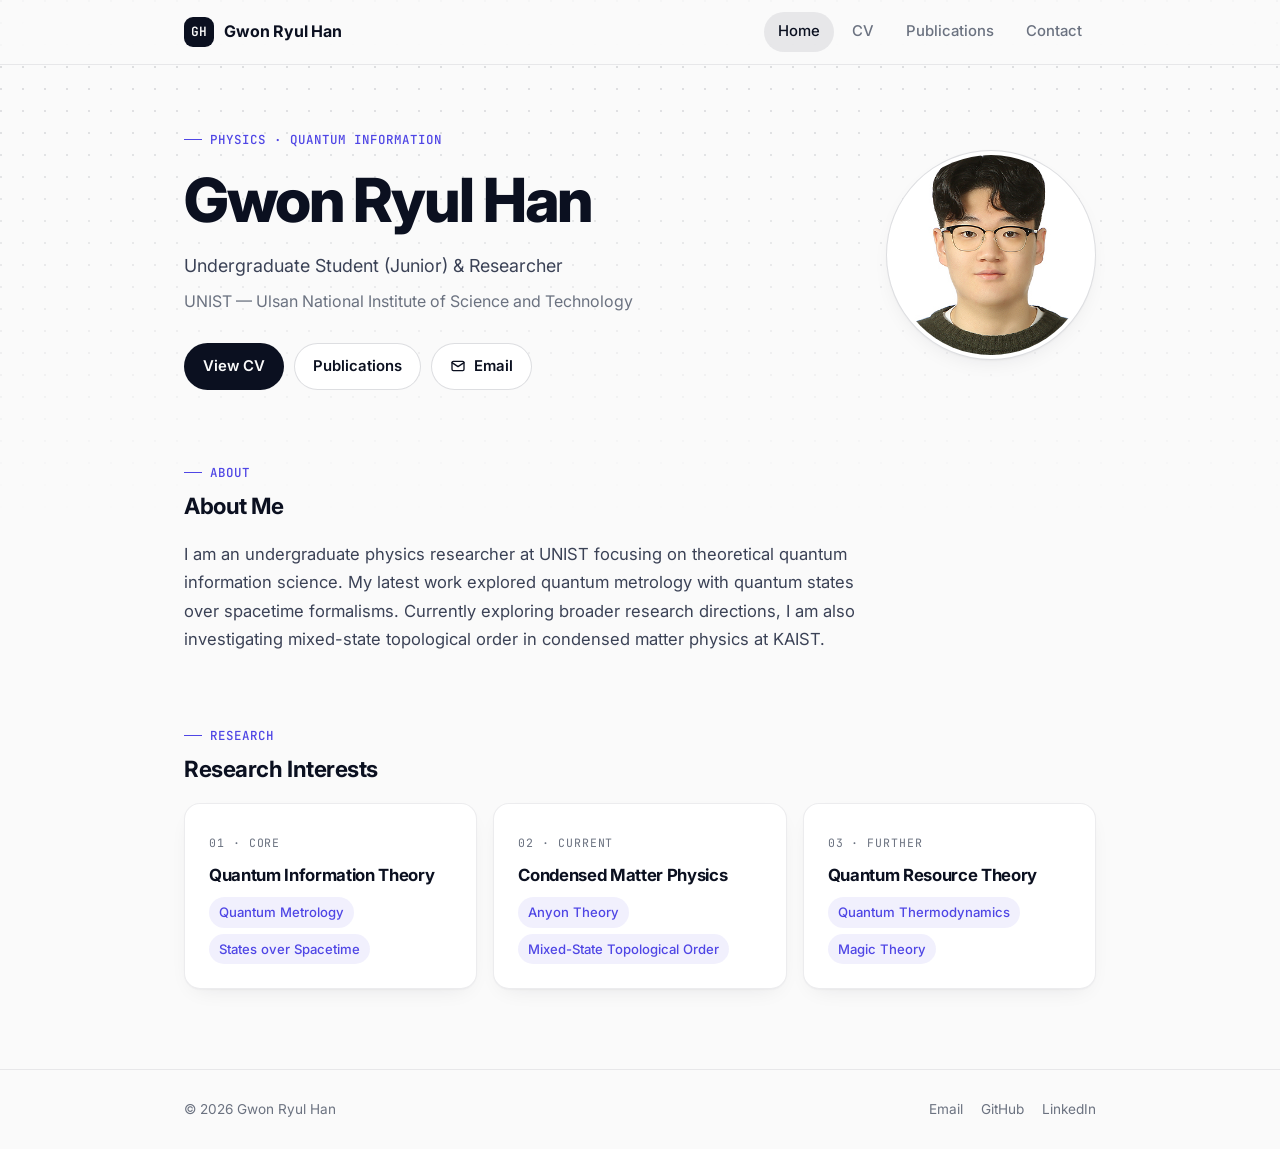
==== commit 2e97fb4a: "Drop gradient accents for a solid, monochrome look Co-Authored-By: Claude Opus 5.5 <noreply@anthropi" ====
--- a/index.html
+++ b/index.html
@@ -29,7 +29,7 @@
       <section class="hero">
         <div class="reveal">
           <span class="eyebrow">Physics &middot; Quantum Information</span>
-          <h1>Gwon Ryul <span class="grad">Han</span></h1>
+          <h1>Gwon Ryul Han</h1>
           <p class="lead">Undergraduate Student (Junior) &amp; Researcher</p>
           <p class="affil">UNIST &mdash; Ulsan National Institute of Science and Technology</p>
           <div class="hero-actions">
--- a/style.css
+++ b/style.css
@@ -15,9 +15,8 @@
   --accent: #4f46e5;
   --accent-2: #0891b2;
   --accent-soft: rgba(79, 70, 229, 0.08);
-  --grad: linear-gradient(120deg, #4f46e5 0%, #7c3aed 45%, #0891b2 100%);
   --shadow: 0 1px 2px rgba(15, 23, 42, 0.04), 0 8px 24px -12px rgba(15, 23, 42, 0.12);
-  --shadow-hover: 0 1px 2px rgba(15, 23, 42, 0.06), 0 18px 40px -16px rgba(79, 70, 229, 0.28);
+  --shadow-hover: 0 1px 2px rgba(15, 23, 42, 0.06), 0 18px 40px -16px rgba(15, 23, 42, 0.22);
   --radius: 16px;
   --radius-sm: 10px;
   --maxw: 960px;
@@ -37,9 +36,8 @@
     --accent: #8b8cff;
     --accent-2: #38bdf8;
     --accent-soft: rgba(139, 140, 255, 0.1);
-    --grad: linear-gradient(120deg, #8b8cff 0%, #c084fc 45%, #38bdf8 100%);
     --shadow: 0 1px 2px rgba(0, 0, 0, 0.3), 0 8px 24px -12px rgba(0, 0, 0, 0.5);
-    --shadow-hover: 0 1px 2px rgba(0, 0, 0, 0.3), 0 18px 40px -16px rgba(139, 140, 255, 0.35);
+    --shadow-hover: 0 1px 2px rgba(0, 0, 0, 0.3), 0 18px 40px -16px rgba(0, 0, 0, 0.6);
   }
 }
 
@@ -68,10 +66,7 @@
   inset: 0;
   z-index: -1;
   pointer-events: none;
-  background:
-    radial-gradient(600px 320px at 85% -40px, var(--accent-soft), transparent 70%),
-    radial-gradient(520px 300px at 5% 0px, rgba(8, 145, 178, 0.07), transparent 70%),
-    radial-gradient(circle at 1px 1px, var(--line-strong) 1px, transparent 0) 0 0 / 22px 22px;
+  background: radial-gradient(circle at 1px 1px, var(--line-strong) 1px, transparent 0) 0 0 / 22px 22px;
   -webkit-mask-image: linear-gradient(to bottom, #000 0%, transparent 520px);
           mask-image: linear-gradient(to bottom, #000 0%, transparent 520px);
 }
@@ -131,8 +126,8 @@
   border-radius: 9px;
   display: grid;
   place-items: center;
-  background: var(--grad);
-  color: #fff;
+  background: var(--ink);
+  color: var(--bg);
   font-family: var(--mono);
   font-size: 0.8rem;
   font-weight: 600;
@@ -227,13 +222,6 @@
   margin: 14px 0 14px;
 }
 
-.hero h1 .grad {
-  background: var(--grad);
-  -webkit-background-clip: text;
-          background-clip: text;
-  color: transparent;
-}
-
 .hero .lead {
   font-size: 1.12rem;
   color: var(--ink-2);
@@ -249,8 +237,9 @@
   height: 210px;
   border-radius: 50%;
   padding: 4px;
-  background: var(--grad);
-  box-shadow: var(--shadow-hover);
+  background: var(--bg-elev);
+  border: 1px solid var(--line-strong);
+  box-shadow: var(--shadow);
 }
 .avatar img {
   width: 100%;
@@ -258,7 +247,6 @@
   border-radius: 50%;
   object-fit: cover;
   display: block;
-  border: 4px solid var(--bg);
 }
 
 .about p { font-size: 1.04rem; max-width: 70ch; margin: 0; }
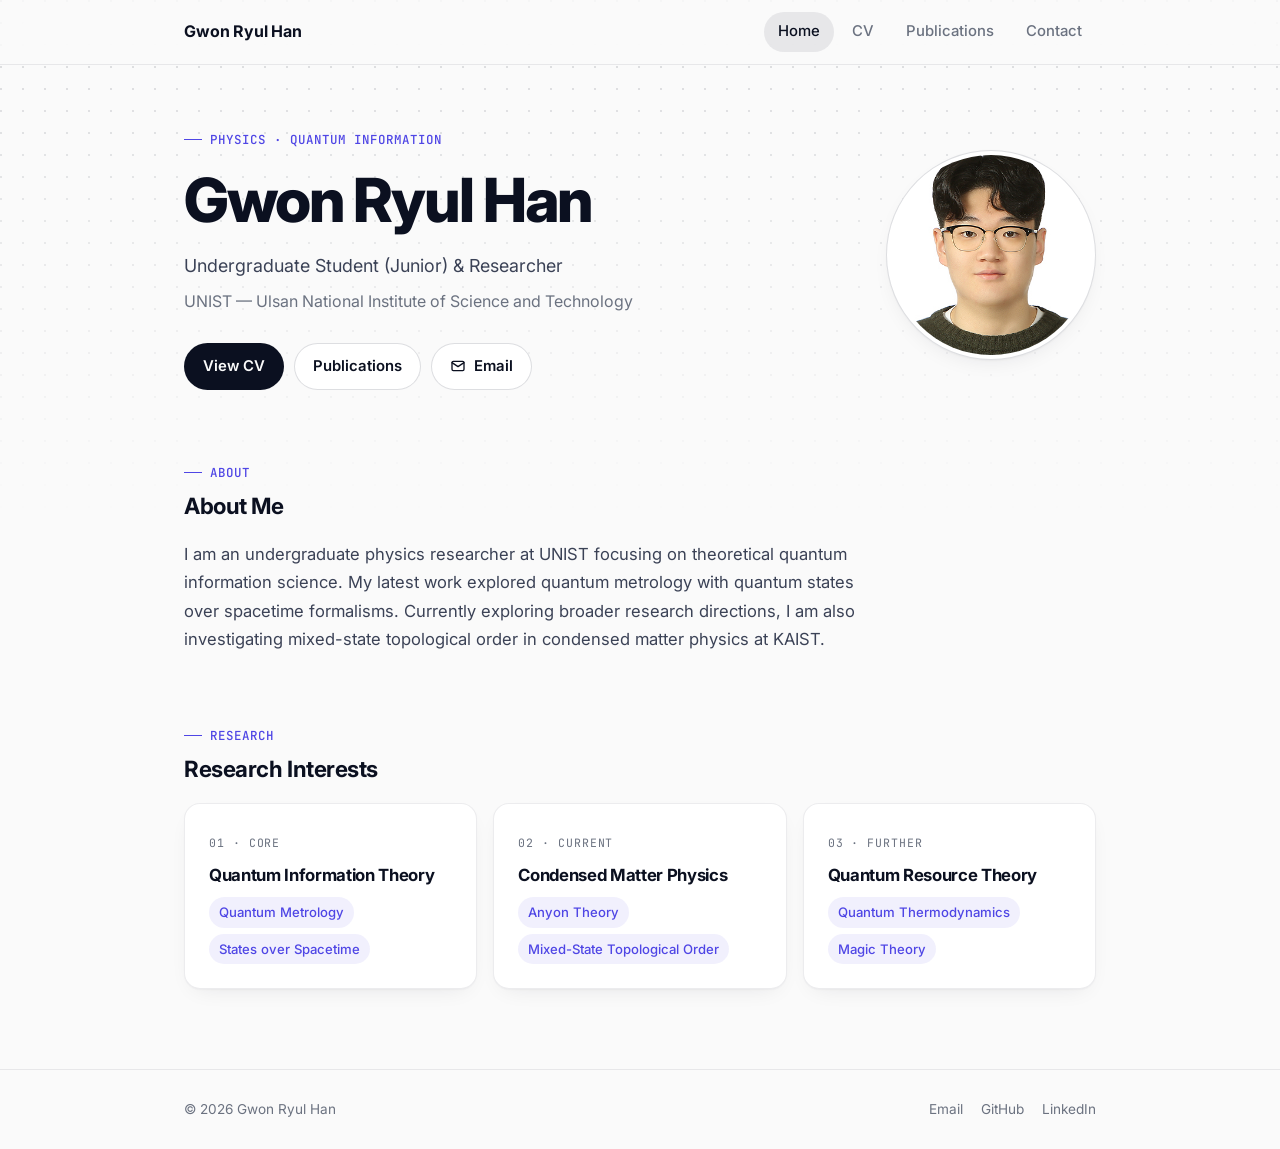
==== commit f64627db: "Remove GH logo box from header Co-Authored-By: Claude Opus 5.5 <noreply@anthropic.com> Claude-Sessio" ====
--- a/index.html
+++ b/index.html
@@ -14,7 +14,7 @@
 <body>
   <header class="site-header">
     <div class="container">
-      <a href="index.html" class="brand"><span class="brand-mark">GH</span><span class="brand-name">Gwon Ryul Han</span></a>
+      <a href="index.html" class="brand">Gwon Ryul Han</a>
       <nav>
         <a href="index.html" aria-current="page">Home</a>
         <a href="cv.html">CV</a>
--- a/style.css
+++ b/style.css
@@ -111,27 +111,11 @@
 }
 
 .brand {
-  display: inline-flex;
-  align-items: center;
-  gap: 10px;
   font-weight: 700;
   color: var(--ink);
   letter-spacing: -0.01em;
 }
 .brand:hover { text-decoration: none; }
-
-.brand-mark {
-  width: 30px;
-  height: 30px;
-  border-radius: 9px;
-  display: grid;
-  place-items: center;
-  background: var(--ink);
-  color: var(--bg);
-  font-family: var(--mono);
-  font-size: 0.8rem;
-  font-weight: 600;
-}
 
 nav { display: flex; gap: 4px; }
 
@@ -483,7 +467,8 @@
   main { padding: 36px 0 56px; }
   .hero { grid-template-columns: 1fr; gap: 28px; }
   .avatar { order: -1; width: 140px; height: 140px; }
-  .brand-name { display: none; }
+  .brand { display: none; }
+  .site-header .container { justify-content: center; }
   nav a { padding: 6px 10px; font-size: 0.88rem; }
   .pub-card { grid-template-columns: 1fr; gap: 6px; }
   .pub-num { display: inline; margin-left: 8px; }
